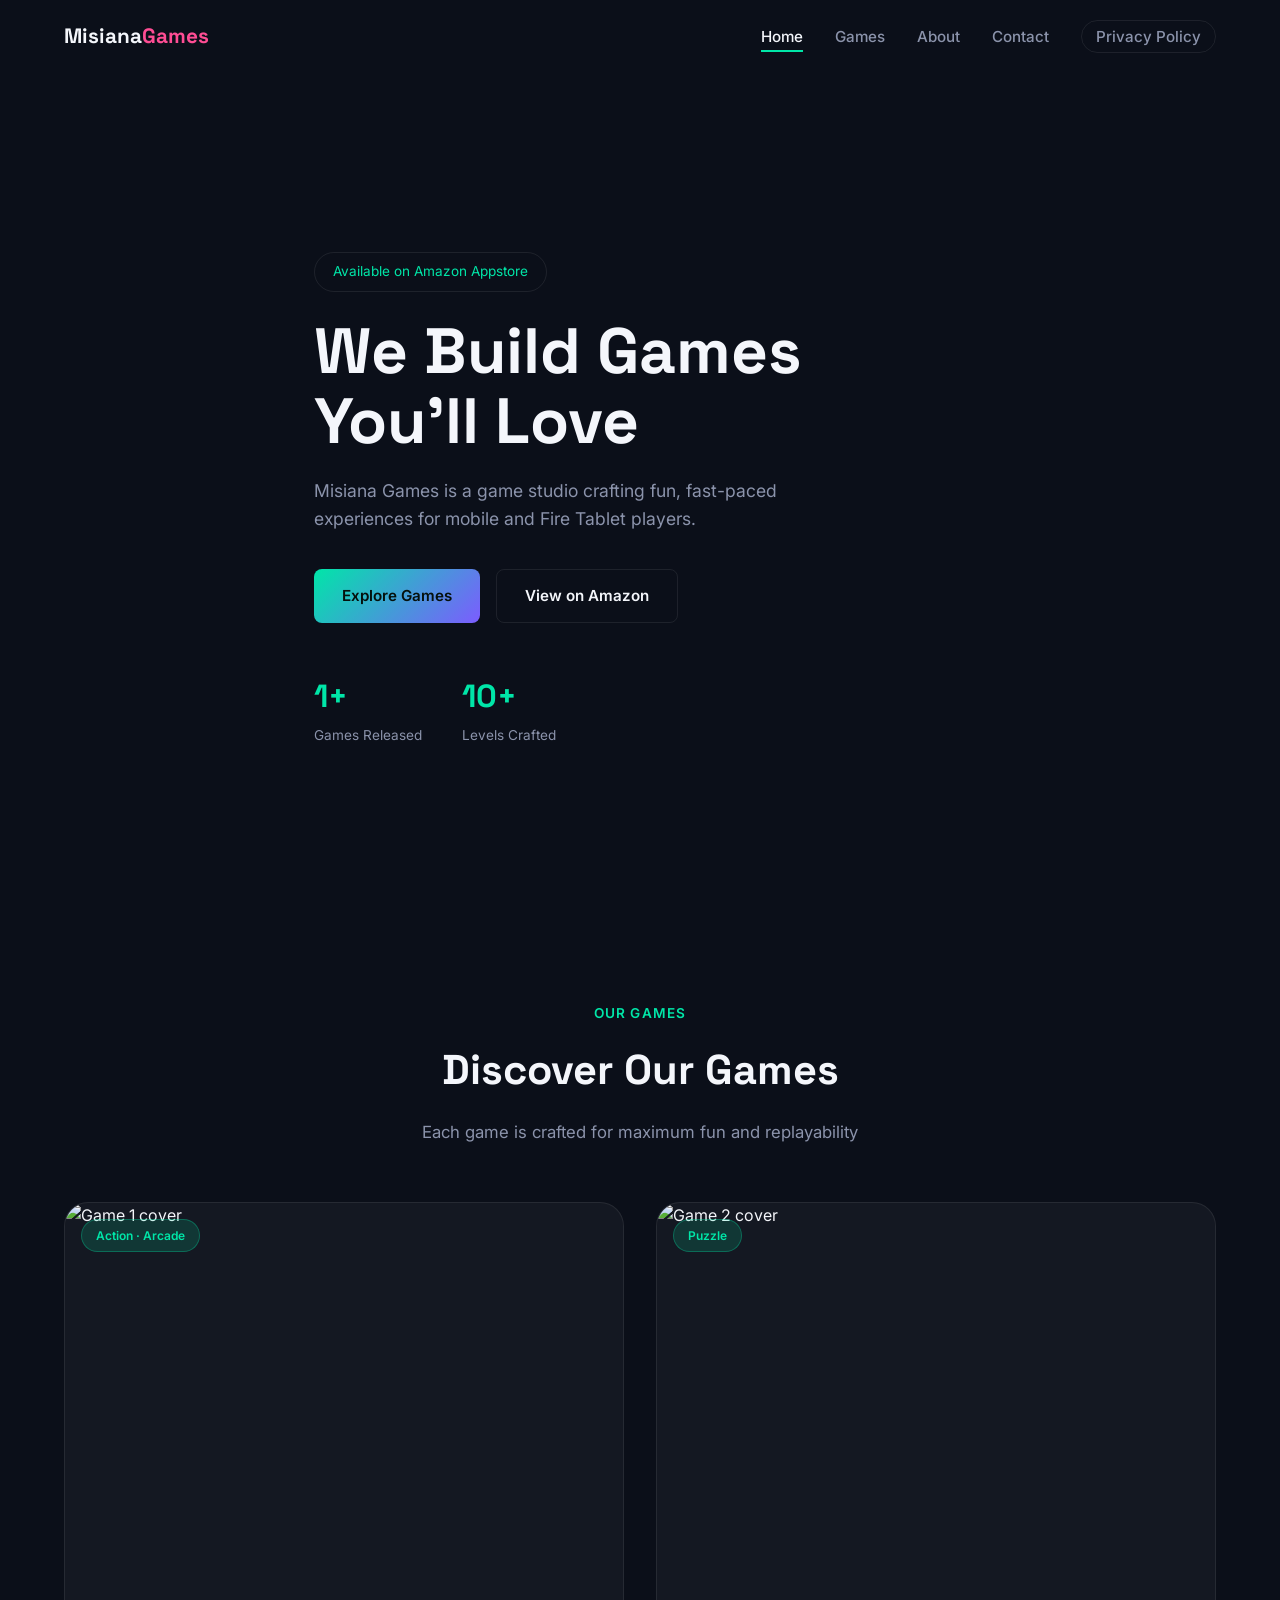
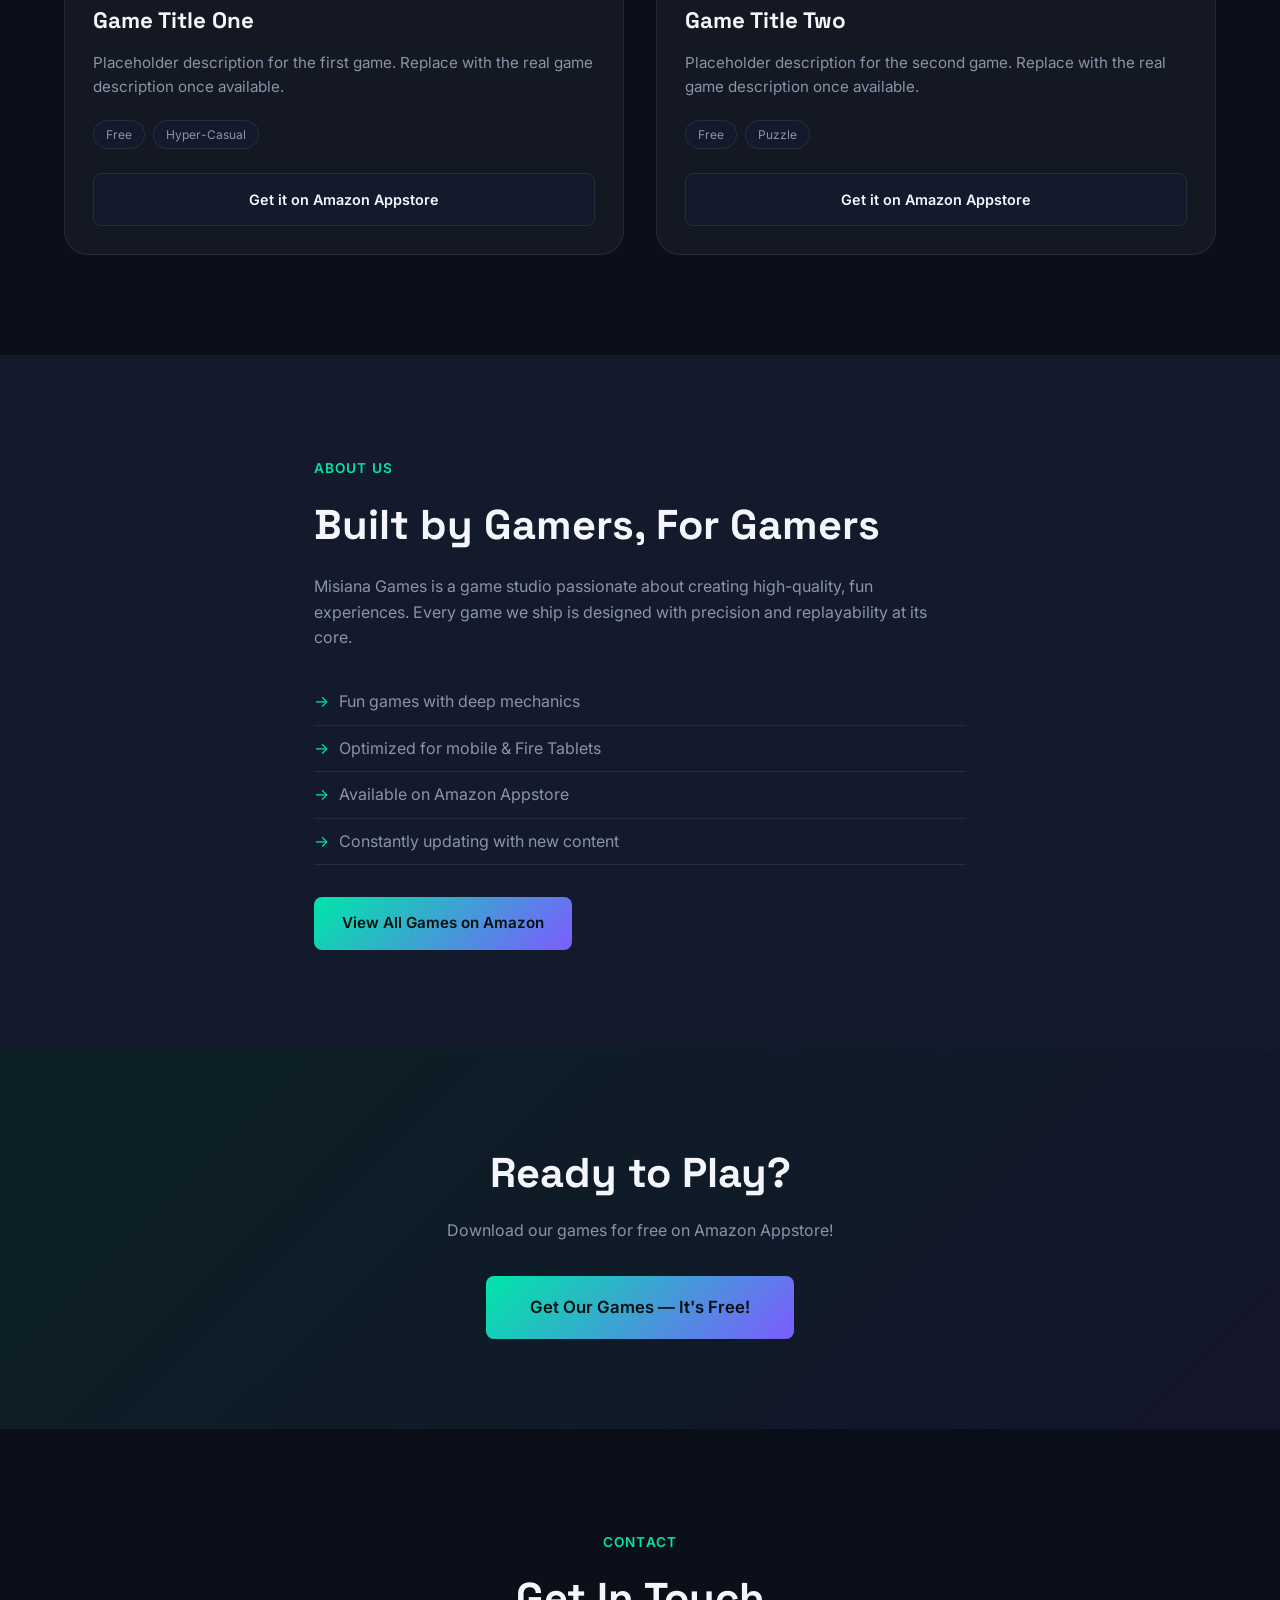
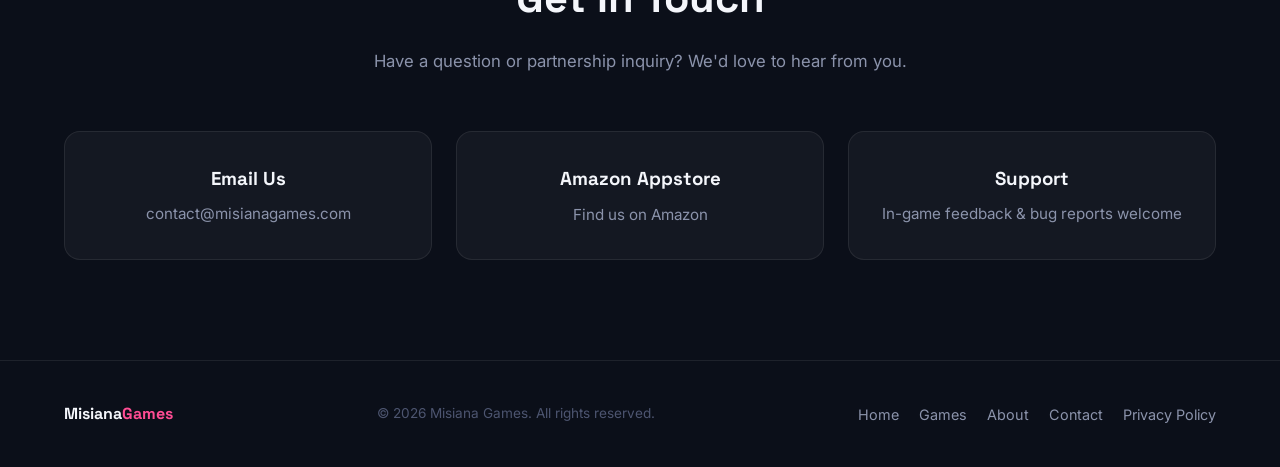
==== index.html @ 60cec0f1 "Initial Misiana Games site: home + privacy policy, teal/pink/violet theme Co-Authored-By: Claude Son" ====
<!DOCTYPE html>
<html lang="en">
<head>
  <meta charset="UTF-8" />
  <meta name="viewport" content="width=device-width, initial-scale=1.0"/>
  <meta name="description" content="Misiana Games - mobile & Fire Tablet game studio. Discover our games on Amazon Appstore."/>
  <link rel="canonical" href="https://misianagames.com/"/>
  <meta property="og:title" content="Misiana Games – Game Studio"/>
  <meta property="og:description" content="Discover our games, available on Amazon Appstore."/>
  <meta property="og:url" content="https://misianagames.com/"/>
  <meta property="og:type" content="website"/>
  <title>Misiana Games</title>
  <link rel="preconnect" href="https://fonts.googleapis.com"/>
  <link rel="preconnect" href="https://fonts.gstatic.com" crossorigin/>
  <link href="https://fonts.googleapis.com/css2?family=Space+Grotesk:wght@500;700;800&family=Inter:wght@300;400;500;600;700&display=swap" rel="stylesheet"/>
  <link rel="stylesheet" href="style.css"/>
</head>
<body>

  <!-- ===================== HEADER / NAV ===================== -->
  <header id="main-header">
    <nav class="navbar container">
      <div class="logo">
        <span class="logo-text">Misiana<span class="logo-accent">Games</span></span>
      </div>
      <ul class="nav-links" id="nav-links">
        <li><a href="#home" class="nav-link active">Home</a></li>
        <li><a href="#games" class="nav-link">Games</a></li>
        <li><a href="#about" class="nav-link">About</a></li>
        <li><a href="#contact" class="nav-link">Contact</a></li>
        <li><a href="privacy-policy.html" class="nav-link nav-link-pp">Privacy Policy</a></li>
      </ul>
      <button class="hamburger" id="hamburger" aria-label="Open menu" aria-expanded="false">
        <span></span><span></span><span></span>
      </button>
    </nav>
  </header>

  <!-- ===================== HERO ===================== -->
  <section id="home" class="hero">
    <div class="container hero-content">
      <div class="hero-badge">Available on Amazon Appstore</div>
      <h1 class="hero-title">We Build Games You'll Love</h1>
      <p class="hero-subtitle">
        Misiana Games is a game studio crafting fun, fast-paced experiences for
        mobile and Fire Tablet players.
      </p>
      <div class="hero-cta">
        <a href="#games" class="btn btn-primary">Explore Games</a>
        <a href="#" target="_blank" rel="noopener" class="btn btn-ghost">View on Amazon</a>
      </div>

      <div class="hero-stats">
        <div class="stat-item">
          <span class="stat-number">1+</span>
          <span class="stat-label">Games Released</span>
        </div>
        <div class="stat-item">
          <span class="stat-number">10+</span>
          <span class="stat-label">Levels Crafted</span>
        </div>
      </div>
    </div>
  </section>

  <!-- ===================== GAMES ===================== -->
  <section id="games" class="games-section">
    <div class="container">
      <div class="section-header">
        <span class="section-tag">Our Games</span>
        <h2 class="section-title">Discover Our Games</h2>
        <p class="section-subtitle">Each game is crafted for maximum fun and replayability</p>
      </div>

      <div class="games-grid">

        <!-- GAME 1 (placeholder) -->
        <article class="game-card" id="game-placeholder-1">
          <div class="card-badge">Action · Arcade</div>
          <div class="card-image-wrap">
            <img src="https://placehold.co/600x400/1a1a2e/ff7b00?text=Game+1" alt="Game 1 cover" class="card-image" loading="lazy"/>
          </div>
          <div class="card-body">
            <h3 class="card-title">Game Title One</h3>
            <p class="card-desc">
              Placeholder description for the first game. Replace with the real
              game description once available.
            </p>
            <div class="card-tags">
              <span class="tag">Free</span>
              <span class="tag">Hyper-Casual</span>
            </div>
            <a href="#" target="_blank" rel="noopener" class="btn-amazon">Get it on Amazon Appstore</a>
          </div>
        </article>

        <!-- GAME 2 (placeholder) -->
        <article class="game-card" id="game-placeholder-2">
          <div class="card-badge">Puzzle</div>
          <div class="card-image-wrap">
            <img src="https://placehold.co/600x400/1a1a2e/4d8bff?text=Game+2" alt="Game 2 cover" class="card-image" loading="lazy"/>
          </div>
          <div class="card-body">
            <h3 class="card-title">Game Title Two</h3>
            <p class="card-desc">
              Placeholder description for the second game. Replace with the real
              game description once available.
            </p>
            <div class="card-tags">
              <span class="tag">Free</span>
              <span class="tag">Puzzle</span>
            </div>
            <a href="#" target="_blank" rel="noopener" class="btn-amazon">Get it on Amazon Appstore</a>
          </div>
        </article>

      </div>
    </div>
  </section>

  <!-- ===================== ABOUT ===================== -->
  <section id="about" class="about-section">
    <div class="container about-inner">
      <div class="about-text">
        <span class="section-tag">About Us</span>
        <h2 class="section-title">Built by Gamers, For Gamers</h2>
        <p class="about-desc">
          Misiana Games is a game studio passionate about creating high-quality,
          fun experiences. Every game we ship is designed with precision and
          replayability at its core.
        </p>
        <ul class="about-list">
          <li>Fun games with deep mechanics</li>
          <li>Optimized for mobile & Fire Tablets</li>
          <li>Available on Amazon Appstore</li>
          <li>Constantly updating with new content</li>
        </ul>
        <a href="#" target="_blank" rel="noopener" class="btn btn-primary">View All Games on Amazon</a>
      </div>
    </div>
  </section>

  <!-- ===================== CTA BANNER ===================== -->
  <section class="cta-banner">
    <div class="container cta-content">
      <h2 class="cta-title">Ready to Play?</h2>
      <p class="cta-sub">Download our games for free on Amazon Appstore!</p>
      <a href="#" target="_blank" rel="noopener" class="btn btn-primary btn-lg">Get Our Games — It's Free!</a>
    </div>
  </section>

  <!-- ===================== CONTACT ===================== -->
  <section id="contact" class="contact-section">
    <div class="container">
      <div class="section-header">
        <span class="section-tag">Contact</span>
        <h2 class="section-title">Get In Touch</h2>
        <p class="section-subtitle">Have a question or partnership inquiry? We'd love to hear from you.</p>
      </div>
      <div class="contact-grid">
        <div class="contact-card">
          <h3>Email Us</h3>
          <p>contact@misianagames.com</p>
        </div>
        <div class="contact-card">
          <h3>Amazon Appstore</h3>
          <a href="#" target="_blank" rel="noopener">Find us on Amazon</a>
        </div>
        <div class="contact-card">
          <h3>Support</h3>
          <p>In-game feedback & bug reports welcome</p>
        </div>
      </div>
    </div>
  </section>

  <!-- ===================== FOOTER ===================== -->
  <footer class="footer">
    <div class="container footer-inner">
      <div class="footer-logo">Misiana<span class="logo-accent">Games</span></div>
      <p class="footer-copy">© 2026 Misiana Games. All rights reserved.</p>
      <div class="footer-links">
        <a href="#home">Home</a>
        <a href="#games">Games</a>
        <a href="#about">About</a>
        <a href="#contact">Contact</a>
        <a href="privacy-policy.html">Privacy Policy</a>
      </div>
    </div>
  </footer>

  <script src="script.js"></script>
</body>
</html>
---- style.css ----
/* ============================================================
   Misiana Games — style.css
   ============================================================ */

/* ── Reset & Base ── */
* { margin: 0; padding: 0; box-sizing: border-box; }

:root {
  /* Backgrounds */
  --bg-primary:    #0b0f19;
  --bg-secondary:  #121a2b;
  --bg-card:       rgba(255,255,255,0.04);
  --bg-card-hover: rgba(255,255,255,0.07);

  /* Accents — teal / pink / violet */
  --accent-teal:   #00e6a8;
  --accent-pink:   #ff4d94;
  --accent-violet: #7c5cff;

  /* Text */
  --text-primary:   #f4f6fb;
  --text-secondary: #8b93ab;
  --text-muted:     #4d5570;

  --border:      rgba(255,255,255,0.08);
  --border-glow: rgba(0,230,168,0.3);

  --font-display: 'Space Grotesk', sans-serif;
  --font-body:    'Inter', sans-serif;

  --radius-sm: 8px;
  --radius-md: 16px;
  --radius-lg: 24px;
  --radius-xl: 32px;

  --shadow-card: 0 20px 60px rgba(0,0,0,0.5);
  --shadow-glow: 0 0 40px rgba(0,230,168,0.2);
  --transition:  0.3s cubic-bezier(0.4, 0, 0.2, 1);
}

html { scroll-behavior: smooth; }

body {
  font-family: var(--font-body);
  background: var(--bg-primary);
  color: var(--text-primary);
  line-height: 1.6;
  overflow-x: hidden;
}

.container {
  max-width: 1200px;
  margin-inline: auto;
  padding-inline: 24px;
}

/* ── Typography ── */
.section-tag {
  display: inline-block;
  font-size: 0.85rem;
  font-weight: 600;
  letter-spacing: 0.08em;
  text-transform: uppercase;
  color: var(--accent-teal);
  margin-bottom: 12px;
}

.section-title {
  font-family: var(--font-display);
  font-size: clamp(1.8rem, 4vw, 2.6rem);
  font-weight: 700;
  margin-bottom: 16px;
}

.section-subtitle {
  color: var(--text-secondary);
  font-size: 1.05rem;
  max-width: 560px;
}

.gradient-text {
  background: linear-gradient(90deg, var(--accent-teal), var(--accent-violet));
  -webkit-background-clip: text;
  background-clip: text;
  color: transparent;
}

/* ── Buttons ── */
.btn {
  display: inline-flex;
  align-items: center;
  gap: 8px;
  padding: 14px 28px;
  border-radius: var(--radius-sm);
  font-family: var(--font-body);
  font-weight: 600;
  font-size: 0.95rem;
  text-decoration: none;
  cursor: pointer;
  border: none;
  transition: var(--transition);
}

.btn-primary {
  background: linear-gradient(135deg, var(--accent-teal), var(--accent-violet));
  color: #05100c;
}
.btn-primary:hover {
  transform: translateY(-2px);
  box-shadow: var(--shadow-glow);
}

.btn-ghost {
  background: transparent;
  color: var(--text-primary);
  border: 1px solid var(--border);
}
.btn-ghost:hover {
  border-color: var(--accent-teal);
  color: var(--accent-teal);
}

.btn-lg { padding: 18px 44px; font-size: 1.05rem; }

/* ── HEADER ── */
#main-header {
  position: fixed;
  top: 0; left: 0; right: 0;
  z-index: 1000;
  padding: 20px 0;
  transition: var(--transition);
}
#main-header.scrolled {
  background: rgba(11,15,25,0.85);
  backdrop-filter: blur(12px);
  border-bottom: 1px solid var(--border);
  padding: 14px 0;
}

.navbar {
  display: flex;
  align-items: center;
  justify-content: space-between;
}

.logo-text {
  font-family: var(--font-display);
  font-weight: 700;
  font-size: 1.3rem;
  color: var(--text-primary);
}
.logo-accent { color: var(--accent-pink); }

.nav-links {
  display: flex;
  gap: 32px;
  list-style: none;
}

.nav-link {
  color: var(--text-secondary);
  text-decoration: none;
  font-size: 0.95rem;
  font-weight: 500;
  position: relative;
  transition: var(--transition);
}
.nav-link::after {
  content: '';
  position: absolute;
  bottom: -6px; left: 0;
  width: 0; height: 2px;
  background: var(--accent-teal);
  transition: var(--transition);
}
.nav-link:hover, .nav-link.active { color: var(--text-primary); }
.nav-link:hover::after, .nav-link.active::after { width: 100%; }

.nav-link-pp {
  padding: 6px 14px;
  border: 1px solid var(--border);
  border-radius: 100px;
}
.nav-link-pp::after { display: none !important; }
.nav-link-pp:hover, .nav-link-pp.active {
  border-color: var(--accent-teal);
  color: var(--accent-teal);
}

.hamburger {
  display: none;
  flex-direction: column;
  gap: 5px;
  background: none;
  border: none;
  cursor: pointer;
  padding: 8px;
}
.hamburger span {
  width: 24px; height: 2px;
  background: var(--text-primary);
  border-radius: 2px;
}

/* ── HERO ── */
.hero {
  min-height: 100vh;
  display: flex;
  align-items: center;
  padding-top: 100px;
  position: relative;
}

.hero-content { max-width: 700px; }

.hero-badge {
  display: inline-block;
  padding: 8px 18px;
  border: 1px solid var(--border);
  border-radius: 100px;
  font-size: 0.85rem;
  color: var(--accent-teal);
  margin-bottom: 24px;
}

.hero-title {
  font-family: var(--font-display);
  font-size: clamp(2.4rem, 6vw, 4rem);
  font-weight: 800;
  line-height: 1.1;
  margin-bottom: 20px;
}

.hero-subtitle {
  color: var(--text-secondary);
  font-size: 1.1rem;
  max-width: 500px;
  margin-bottom: 36px;
}

.hero-cta {
  display: flex;
  gap: 16px;
  margin-bottom: 48px;
  flex-wrap: wrap;
}

.hero-stats {
  display: flex;
  gap: 40px;
}

.stat-number {
  display: block;
  font-family: var(--font-display);
  font-size: 2rem;
  font-weight: 700;
  color: var(--accent-teal);
}

.stat-label {
  color: var(--text-secondary);
  font-size: 0.85rem;
}

/* ── GAMES SECTION ── */
.games-section {
  padding: 100px 0;
}

.section-header {
  text-align: center;
  margin-bottom: 56px;
}
.section-header .section-subtitle { margin-inline: auto; }

.games-grid {
  display: grid;
  grid-template-columns: repeat(2, 1fr);
  gap: 32px;
}

/* ── GAME CARD ── */
.game-card {
  position: relative;
  background: var(--bg-card);
  border: 1px solid var(--border);
  border-radius: var(--radius-lg);
  overflow: hidden;
  transition: var(--transition);
}
.game-card:hover {
  background: var(--bg-card-hover);
  border-color: var(--border-glow);
  transform: translateY(-6px);
  box-shadow: var(--shadow-card);
}

.card-badge {
  position: absolute;
  z-index: 2;
  margin: 16px;
  padding: 6px 14px;
  border-radius: 100px;
  font-size: 0.75rem;
  font-weight: 600;
  background: rgba(0,230,168,0.15);
  color: var(--accent-teal);
  border: 1px solid rgba(0,230,168,0.3);
}

.card-image-wrap {
  position: relative;
  aspect-ratio: 3 / 2;
  overflow: hidden;
}

.card-image {
  width: 100%;
  height: 100%;
  object-fit: cover;
  transition: var(--transition);
}
.game-card:hover .card-image { transform: scale(1.05); }

.card-body { padding: 28px; }

.card-title {
  font-family: var(--font-display);
  font-size: 1.4rem;
  font-weight: 700;
  margin-bottom: 12px;
}

.card-desc {
  color: var(--text-secondary);
  font-size: 0.95rem;
  margin-bottom: 20px;
}

.card-tags {
  display: flex;
  gap: 8px;
  margin-bottom: 24px;
  flex-wrap: wrap;
}

.tag {
  padding: 4px 12px;
  border-radius: 100px;
  font-size: 0.75rem;
  background: var(--bg-secondary);
  color: var(--text-secondary);
  border: 1px solid var(--border);
}

.btn-amazon {
  display: flex;
  align-items: center;
  justify-content: center;
  gap: 8px;
  width: 100%;
  padding: 14px;
  border-radius: var(--radius-sm);
  background: var(--bg-secondary);
  color: var(--text-primary);
  text-decoration: none;
  font-weight: 600;
  font-size: 0.9rem;
  border: 1px solid var(--border);
  transition: var(--transition);
}
.btn-amazon:hover {
  border-color: var(--accent-pink);
  color: var(--accent-pink);
}

/* ── ABOUT ── */
.about-section {
  padding: 100px 0;
  background: var(--bg-secondary);
}

.about-inner {
  display: grid;
  grid-template-columns: 1fr;
  max-width: 700px;
}

.about-desc {
  color: var(--text-secondary);
  margin-bottom: 28px;
}

.about-list {
  list-style: none;
  margin-bottom: 32px;
}
.about-list li {
  padding: 10px 0;
  color: var(--text-secondary);
  border-bottom: 1px solid var(--border);
}
.about-list li::before {
  content: '→';
  color: var(--accent-teal);
  margin-right: 10px;
}

/* ── CTA BANNER ── */
.cta-banner {
  padding: 90px 0;
  text-align: center;
  background: linear-gradient(135deg, rgba(0,230,168,0.08), rgba(124,92,255,0.08));
}

.cta-title {
  font-family: var(--font-display);
  font-size: clamp(1.8rem, 4vw, 2.6rem);
  margin-bottom: 12px;
}

.cta-sub {
  color: var(--text-secondary);
  margin-bottom: 32px;
}

/* ── CONTACT ── */
.contact-section { padding: 100px 0; }

.contact-grid {
  display: grid;
  grid-template-columns: repeat(3, 1fr);
  gap: 24px;
}

.contact-card {
  padding: 32px;
  background: var(--bg-card);
  border: 1px solid var(--border);
  border-radius: var(--radius-md);
  text-align: center;
  transition: var(--transition);
}
.contact-card:hover {
  border-color: var(--border-glow);
  transform: translateY(-4px);
}
.contact-card h3 {
  font-family: var(--font-display);
  margin-bottom: 8px;
}
.contact-card p, .contact-card a {
  color: var(--text-secondary);
  text-decoration: none;
  font-size: 0.95rem;
}
.contact-card a:hover { color: var(--accent-teal); }

/* ── FOOTER ── */
.footer {
  padding: 40px 0;
  border-top: 1px solid var(--border);
}

.footer-inner {
  display: flex;
  align-items: center;
  justify-content: space-between;
  gap: 16px;
  flex-wrap: wrap;
}

.footer-logo {
  font-family: var(--font-display);
  font-weight: 700;
  color: var(--text-primary);
}

.footer-copy {
  color: var(--text-muted);
  font-size: 0.85rem;
}

.footer-links {
  display: flex;
  gap: 20px;
}
.footer-links a {
  color: var(--text-secondary);
  text-decoration: none;
  font-size: 0.9rem;
}
.footer-links a:hover { color: var(--accent-teal); }

/* ── Animations ── */
@keyframes fadeInUp {
  from { opacity: 0; transform: translateY(20px); }
  to   { opacity: 1; transform: translateY(0); }
}

.game-card {
  opacity: 0;
  animation: fadeInUp 0.6s ease forwards;
}
.game-card:nth-child(2) { animation-delay: 0.15s; }

/* ── Scrollbar ── */
::-webkit-scrollbar { width: 6px; }
::-webkit-scrollbar-track { background: var(--bg-primary); }
::-webkit-scrollbar-thumb { background: var(--border); border-radius: 3px; }
::-webkit-scrollbar-thumb:hover { background: var(--accent-teal); }

/* ── RESPONSIVE ── */
@media (max-width: 1024px) {
  .games-grid { grid-template-columns: repeat(2, 1fr); gap: 24px; }
  .contact-grid { grid-template-columns: repeat(3, 1fr); gap: 16px; }
}

@media (max-width: 768px) {
  .hamburger { display: flex; }

  .nav-links {
    position: fixed;
    inset: 0;
    top: 68px;
    background: rgba(11,15,25,0.97);
    backdrop-filter: blur(20px);
    flex-direction: column;
    align-items: center;
    justify-content: center;
    gap: 2rem;
    font-size: 1.2rem;
    transform: translateX(100%);
    transition: transform 0.4s ease;
    z-index: 999;
  }
  .nav-links.open { transform: translateX(0); }

  .hero-title { font-size: 2.4rem; }
  .hero-stats { gap: 24px; }
  .games-grid { grid-template-columns: 1fr; }
  .contact-grid { grid-template-columns: 1fr; }
  .footer-inner { flex-direction: column; text-align: center; }
}
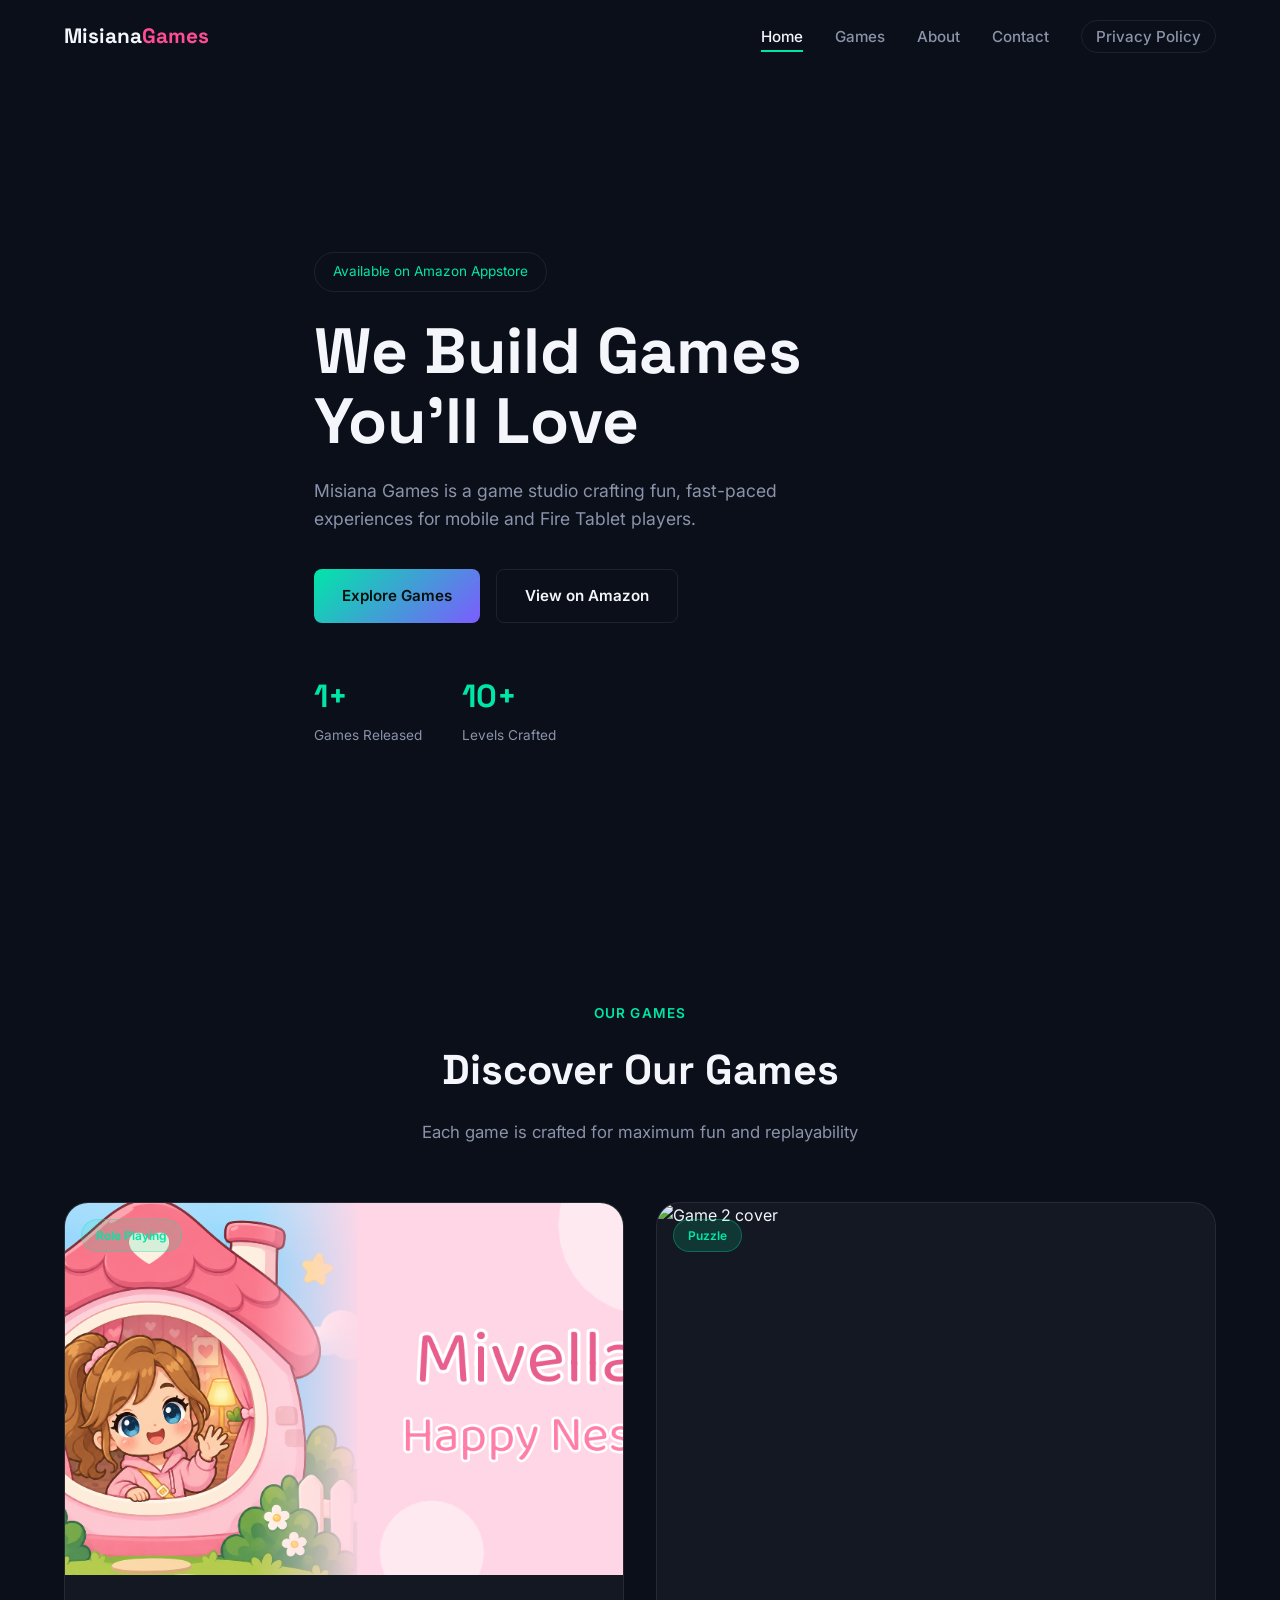
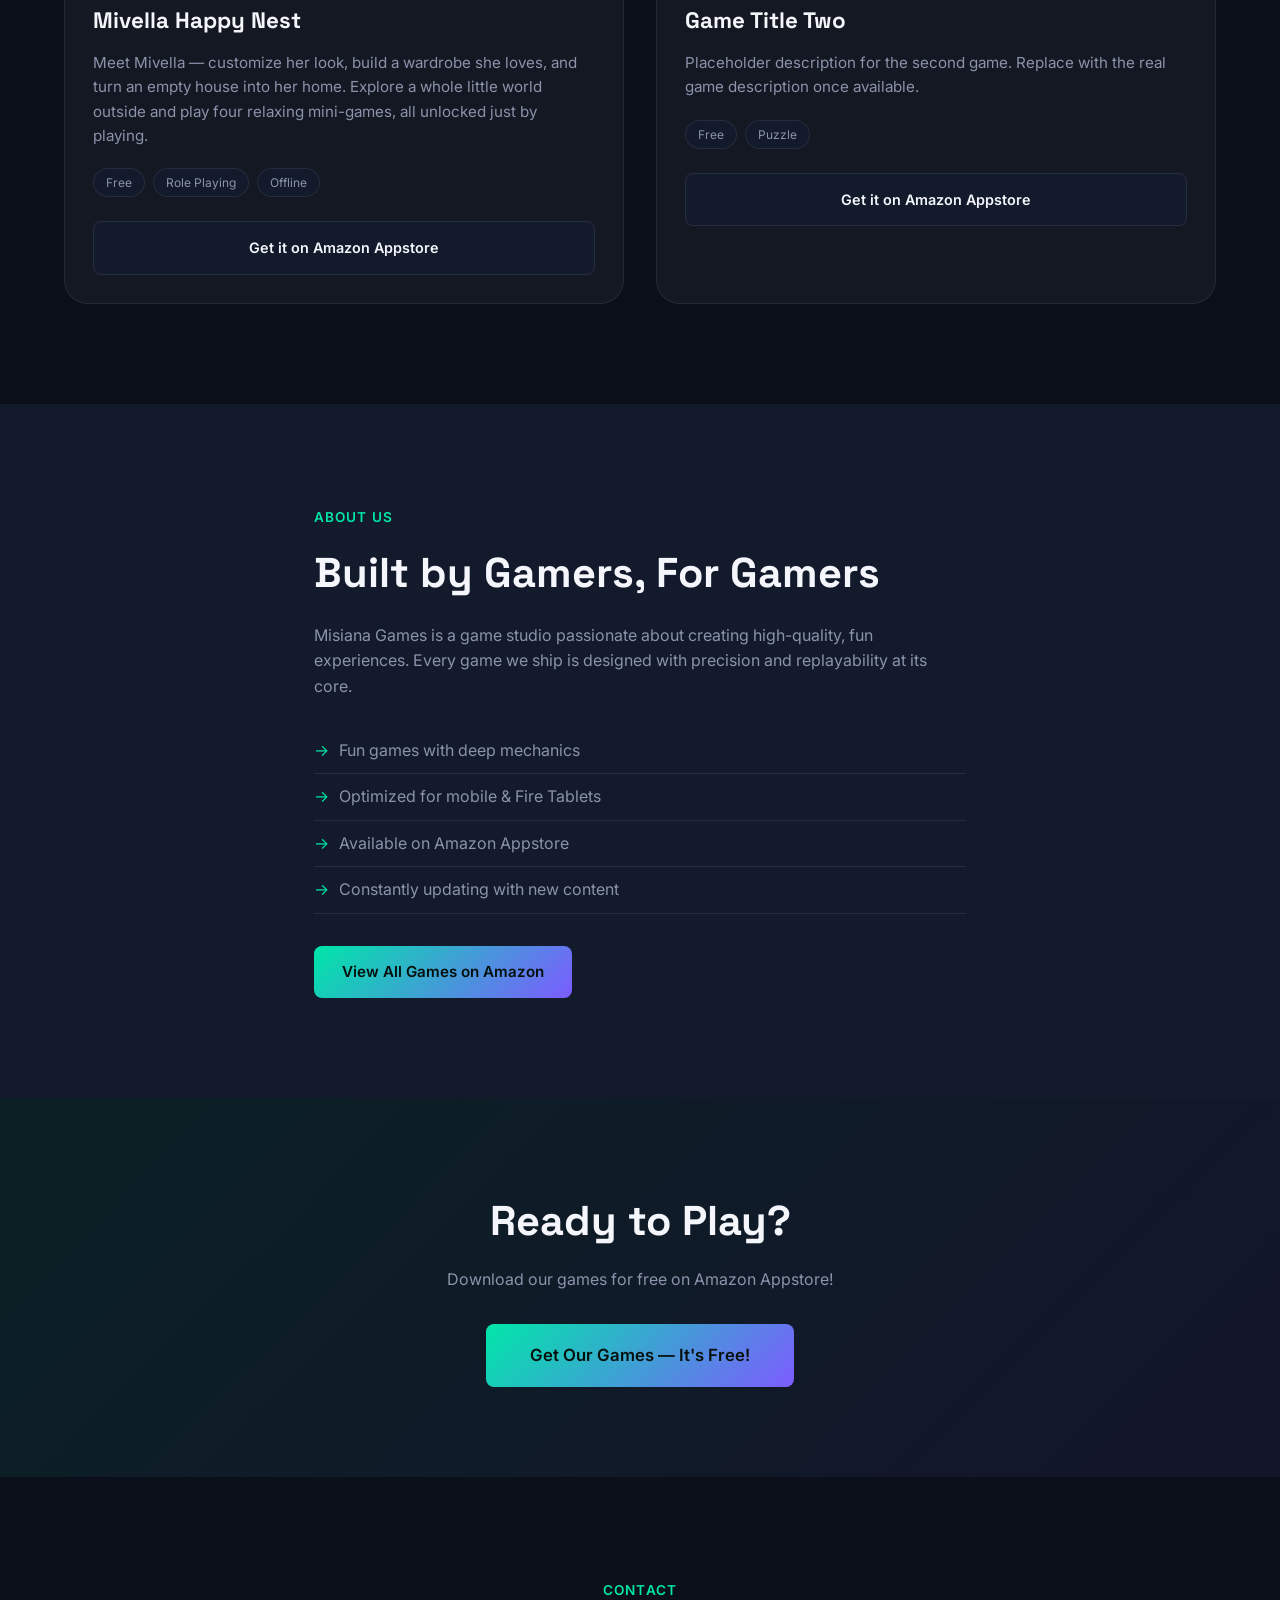
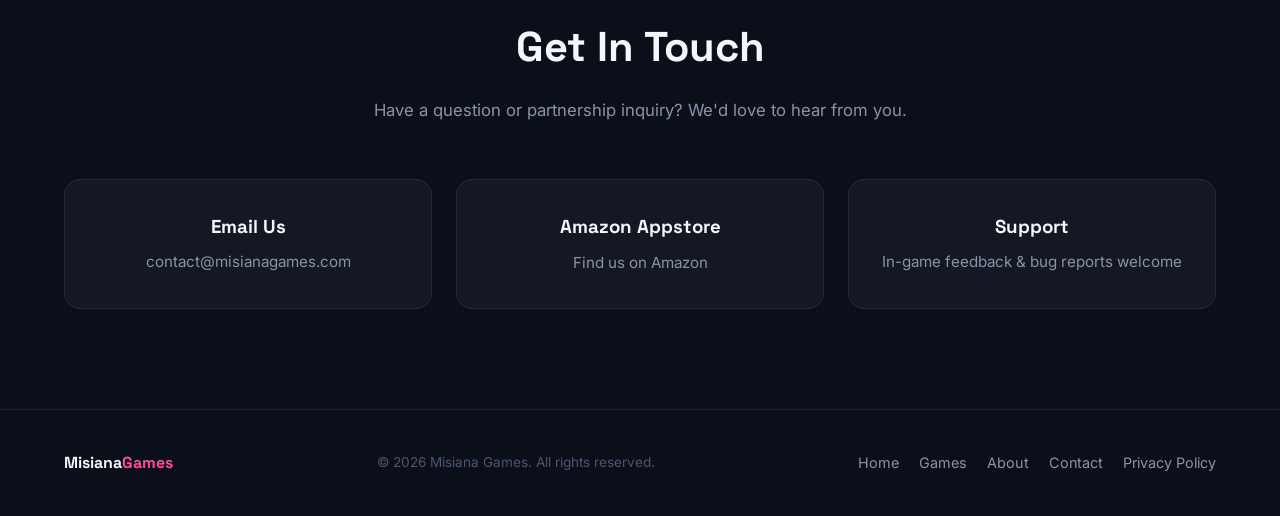
==== commit 55ba9f14: "Add Mivella Happy Nest as first featured game Co-Authored-By: Claude Sonnet 5 <noreply@anthropic.com" ====
--- a/index.html
+++ b/index.html
@@ -74,21 +74,23 @@
 
       <div class="games-grid">
 
-        <!-- GAME 1 (placeholder) -->
-        <article class="game-card" id="game-placeholder-1">
-          <div class="card-badge">Action · Arcade</div>
+        <!-- GAME 1 -->
+        <article class="game-card" id="game-mivella-happy-nest">
+          <div class="card-badge">Role Playing</div>
           <div class="card-image-wrap">
-            <img src="https://placehold.co/600x400/1a1a2e/ff7b00?text=Game+1" alt="Game 1 cover" class="card-image" loading="lazy"/>
+            <img src="images/mivella-happy-nest-cover.png" alt="Mivella Happy Nest cover" class="card-image" loading="lazy"/>
           </div>
           <div class="card-body">
-            <h3 class="card-title">Game Title One</h3>
+            <h3 class="card-title">Mivella Happy Nest</h3>
             <p class="card-desc">
-              Placeholder description for the first game. Replace with the real
-              game description once available.
+              Meet Mivella — customize her look, build a wardrobe she loves, and turn
+              an empty house into her home. Explore a whole little world outside and
+              play four relaxing mini-games, all unlocked just by playing.
             </p>
             <div class="card-tags">
               <span class="tag">Free</span>
-              <span class="tag">Hyper-Casual</span>
+              <span class="tag">Role Playing</span>
+              <span class="tag">Offline</span>
             </div>
             <a href="#" target="_blank" rel="noopener" class="btn-amazon">Get it on Amazon Appstore</a>
           </div>
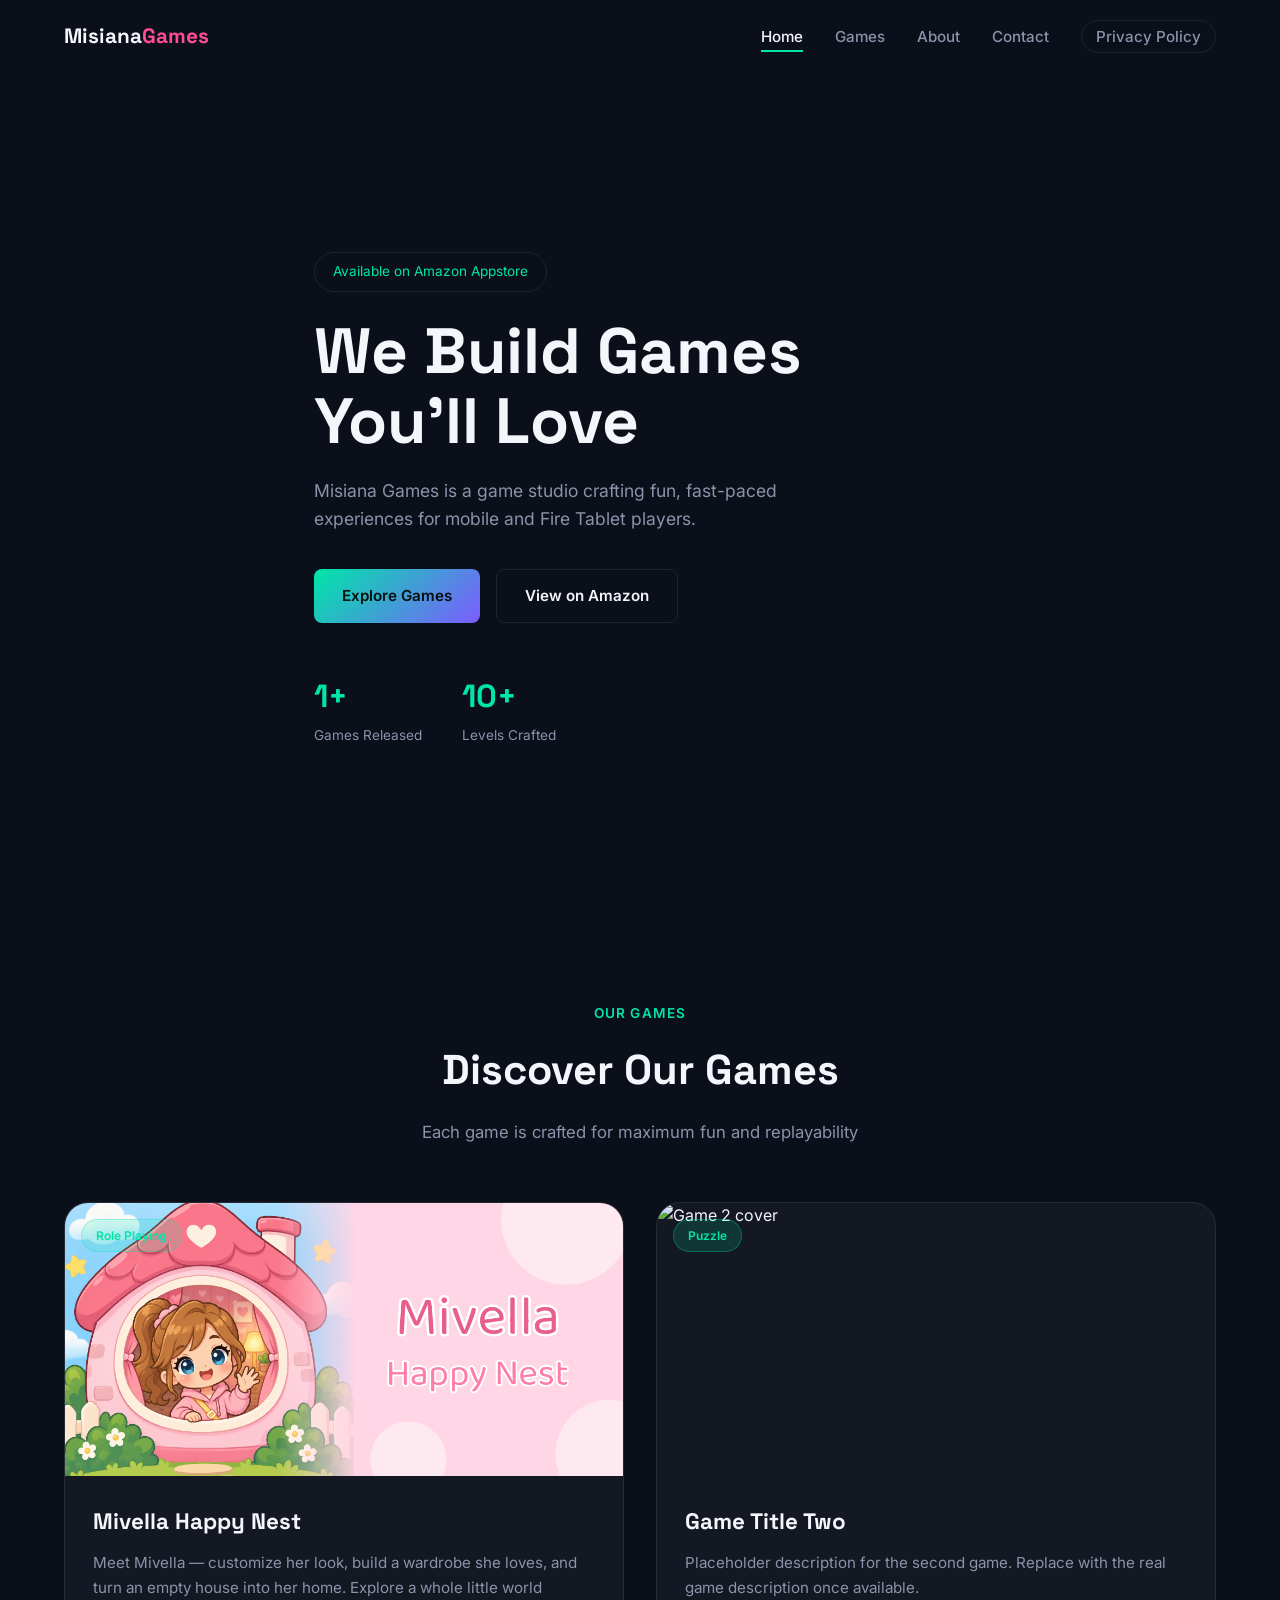
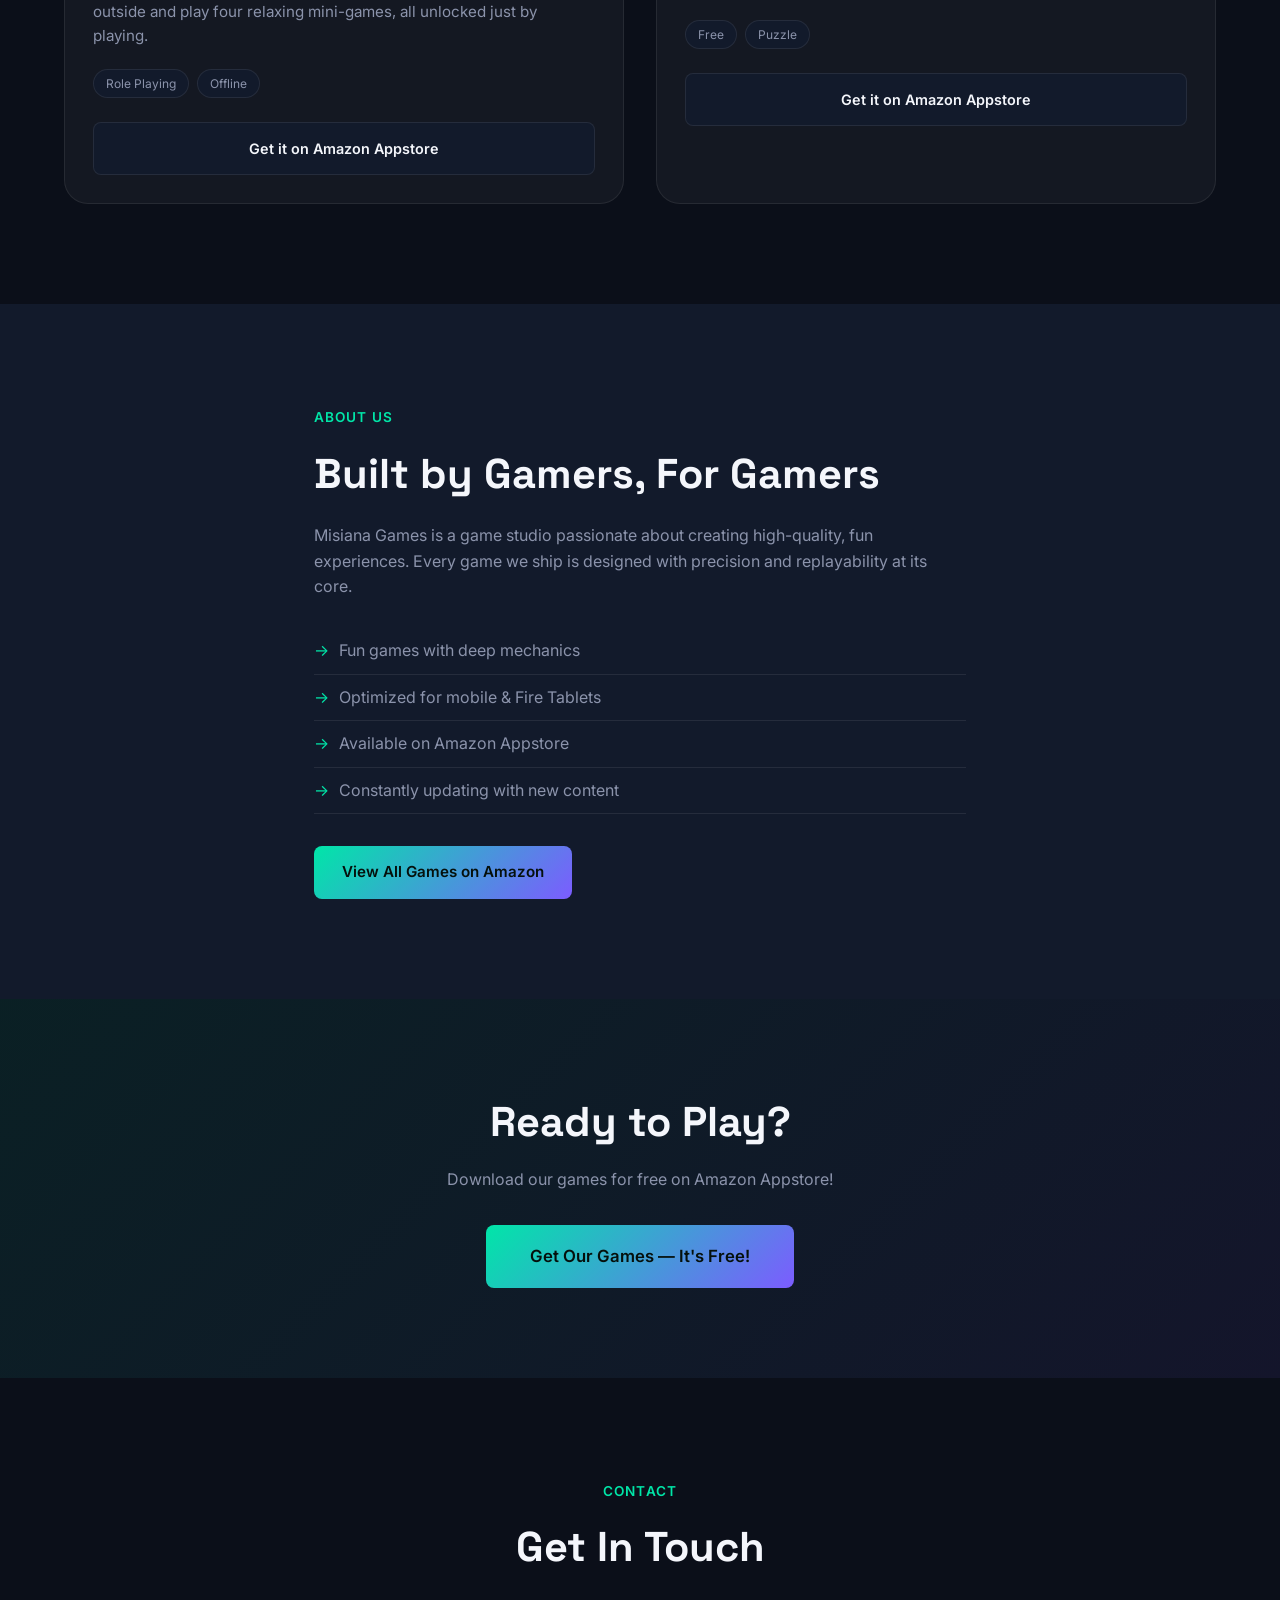
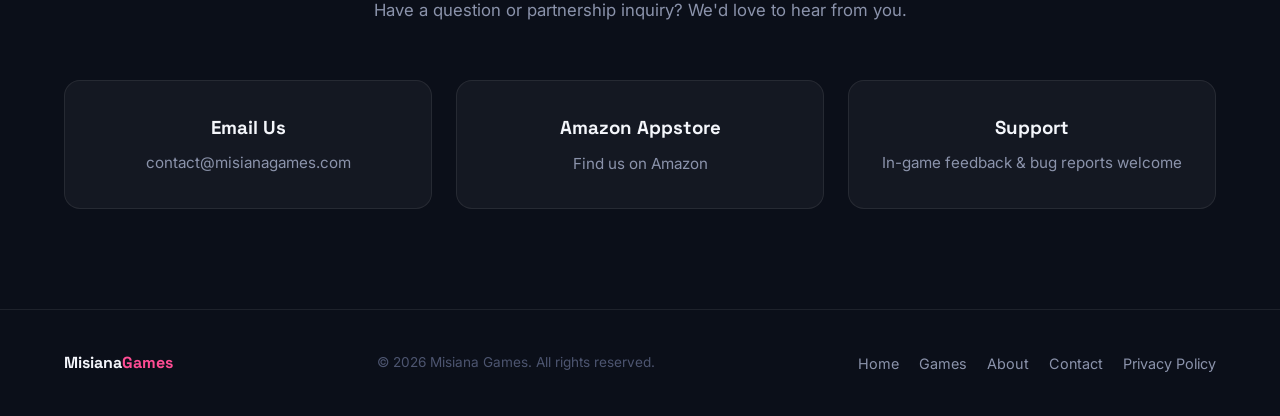
==== commit 72de935c: "Remove Free tag and link Mivella button to Amazon Appstore Co-Authored-By: Claude Sonnet 5.5 <norepl" ====
--- a/index.html
+++ b/index.html
@@ -88,11 +88,10 @@
               play four relaxing mini-games, all unlocked just by playing.
             </p>
             <div class="card-tags">
-              <span class="tag">Free</span>
               <span class="tag">Role Playing</span>
               <span class="tag">Offline</span>
             </div>
-            <a href="#" target="_blank" rel="noopener" class="btn-amazon">Get it on Amazon Appstore</a>
+            <a href="https://www.amazon.com/s?k=Mivella+Happy+Nest&i=mobile-apps" target="_blank" rel="noopener" class="btn-amazon">Get it on Amazon Appstore</a>
           </div>
         </article>
 
--- a/style.css
+++ b/style.css
@@ -311,7 +311,7 @@
 
 .card-image-wrap {
   position: relative;
-  aspect-ratio: 3 / 2;
+  aspect-ratio: 1024 / 500; /* matches Amazon Appstore promo image dimensions */
   overflow: hidden;
 }
 
